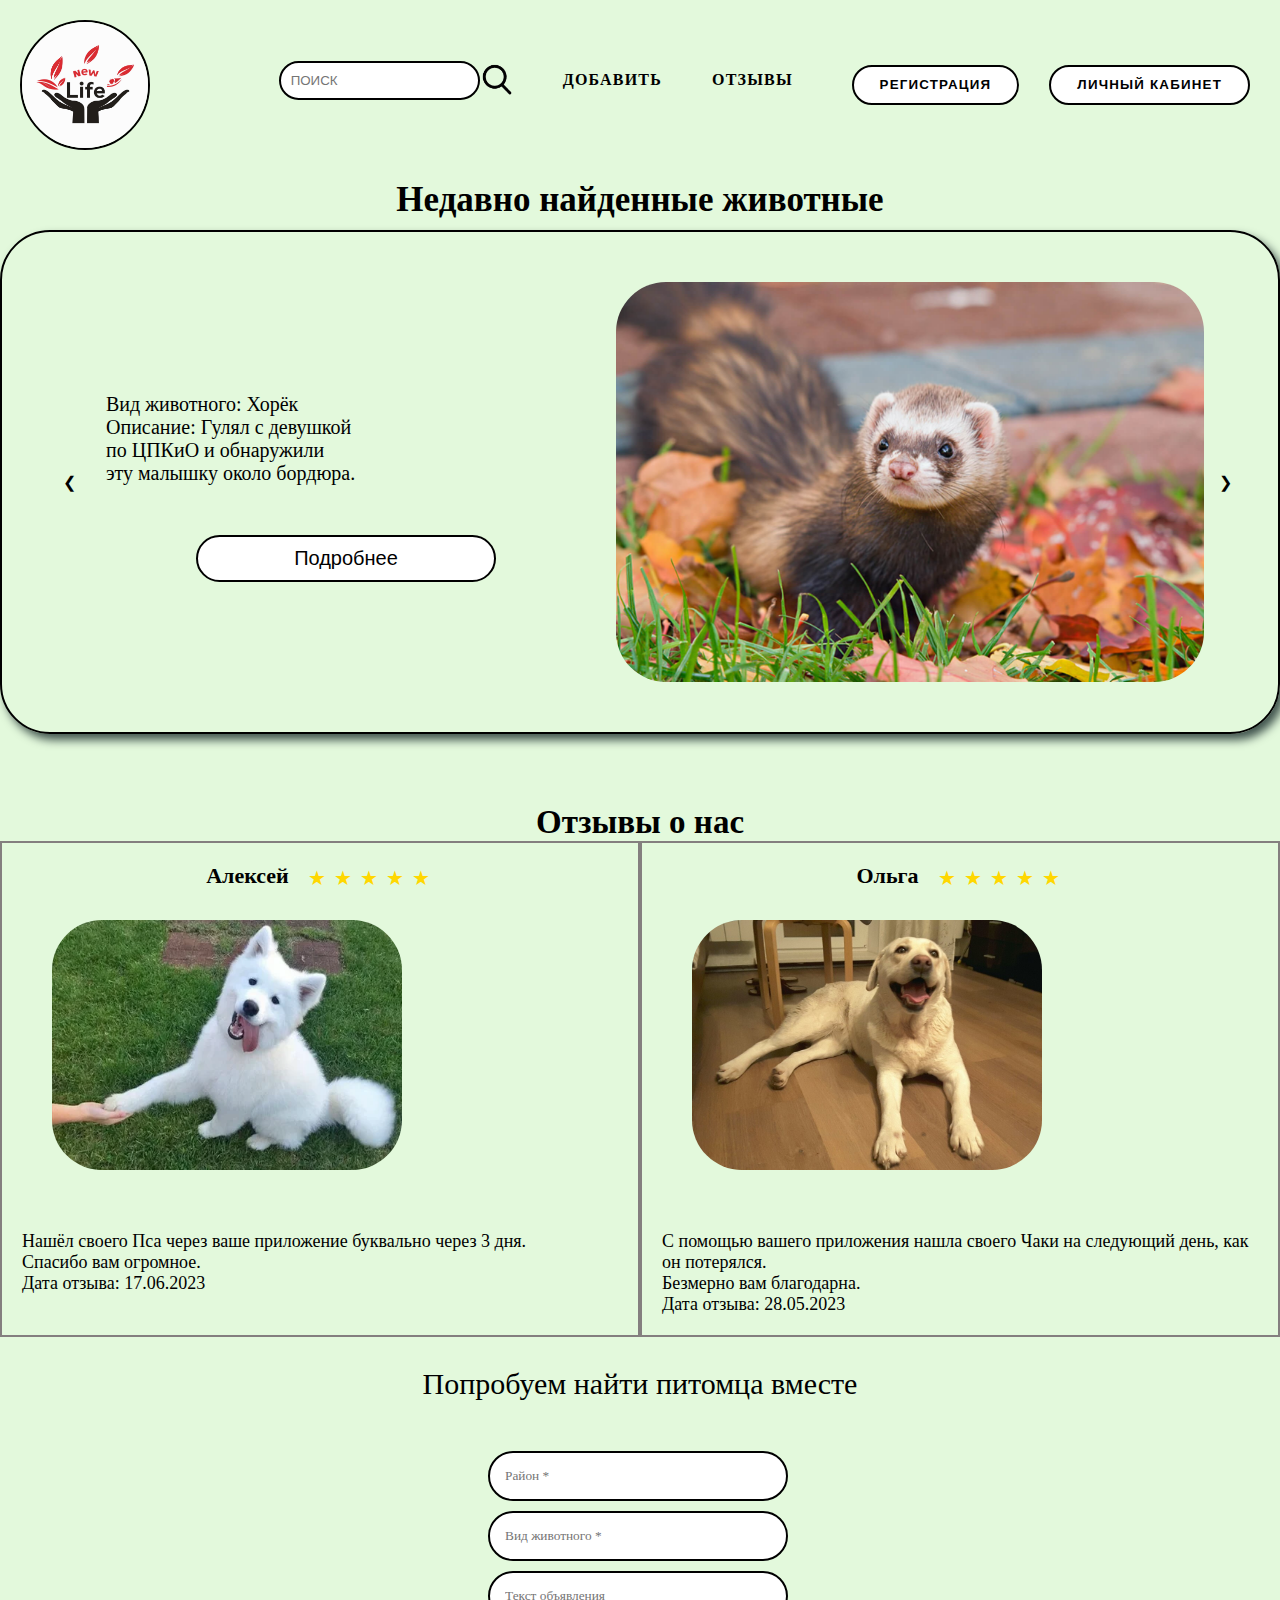
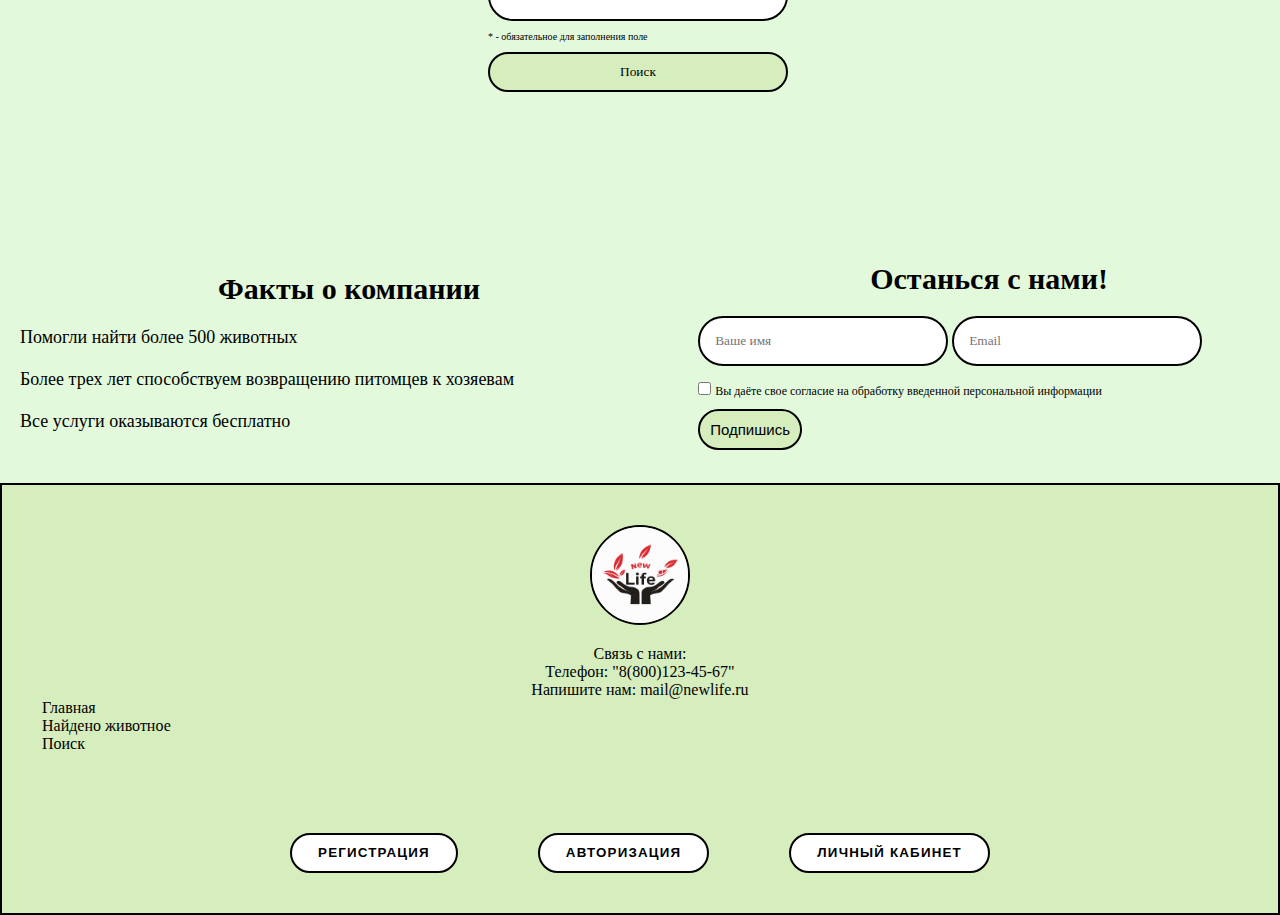
==== index.html @ 2622fa1d "maksimova63307@mail.ru" ====
<!DOCTYPE html>
<html lang="en">

<head>
    <link rel="stylesheet" href="style/style.css">
    <meta charset="UTF-8">
    <meta name="viewport" content="width=device-width, initial-scale=1.0">
    <title>Поиск пропавших животных</title>
</head>

<body>

    <!-- Шапка -->
    <header class="header">
        <img class="logo-img" src="images/svg/logo.svg" alt="logo" width="130" height="130" loading="lazy">
        <nav class="header-menu" id="nav">

            <ul class="menu-list">
                <form id="search-form" class="navigation-search" method="get" autocomplete="on">
                    <label class="search">
                        <input type="text" class="pet-search" name="search" placeholder="Поиск" maxlength="500">
                        <button class="search-btn"></button>
                    </label>
                </form>

                <li class="menu-item">
                    <a href="" class="menu-link">Добавить</a>
                </li>
                <li class="menu-item">
                    <a href="" class="menu-link">Отзывы</a>
                </li>
            </ul>

        </nav>
        <div class="header-actions">

            <a href="register.html"><input type="button" value="Регистрация" class="registration"></a>
            <a href="login.html"><input type="button" value="Личный кабинет" class="registration"></a>

        </div>
    </header>


    <!-- Основная часть -->
    <div class="heading">
        <h1 class="h">Недавно найденные животные</h1>
    </div>

    <div class="slider">
        <div class="item">
            <a class="previous" onclick="previousSlide()">&#10094; </a>
            <div class="item_col">
                <span class="text">
                    Вид животного: Хорёк
                    Описание: Гулял с девушкой по ЦПКиО
                    и обнаружили эту малышку около бордюра.
                </span>


                <button class="btn">Подробнее</button>
            </div>
            <img src="images/jpg - png/abandoned_ferret.jpg" alt="">
            <a class="next" onclick="nextSlide()">&#10095;</a>
        </div>

        <div class="item">
            <a class="previous" onclick="previousSlide()">&#10094;</a>
            <div class="item_col">
                <span class="text">
                    Вид животного: Кот
                    Описание: Шла сегодня после работы
                    и обнаружила этого красавца.
                </span>

                <button class="btn">Подробнее</button>
            </div>
            <img src="images/jpg - png/cat_in_winter.jpg" alt="">
            <a class="next" onclick="nextSlide()">&#10095;</a>
        </div>

        <div class="item">
            <a class="previous" onclick="previousSlide()">&#10094;</a>
            <div class="item_col">
                <span class="text">
                    Вид животного: Собака
                    Описание: Пока шёл на свидание,
                    заметил эту собаку в районе Мервино.
                </span>

                <button class="btn">Подробнее</button>
            </div>
            <img src="images/jpg - png/one happy dog on lawn.jpg" alt="">
            <a class="next" onclick="nextSlide()">&#10095;</a>
        </div>

        <div class="item">
            <a class="previous" onclick="previousSlide()">&#10094;</a>
            <div class="item_col">
                <span class="text">
                    Вид животного: Морская свинка
                    Описание: Во время прогулки с друзьями
                    заметили её около забора, жевавшую траву.
                </span>

                <button class="btn">Подробнее</button>
            </div>
            <img src="images/jpg - png/guinea_pig.jpeg" alt="">
            <a class="next" onclick="nextSlide()">&#10095;</a>
        </div>


        <div class="item">
            <a class="previous" onclick="previousSlide()">&#10094;</a>
            <div class="item_col">
                <span class="text">
                    Вид животного: Кот
                    Описание: Лазили с друзьями по деревьям
                    и согнали этого четвероногова с одного и зних.
                </span>

                <button class="btn">Подробнее</button>
            </div>
            <img src="images/jpg - png/sad_cat_on_bench.jpg" alt="">
            <a class="next" onclick="nextSlide()">&#10095;</a>
        </div>

        <div class="item">
            <a class="previous" onclick="previousSlide()">&#10094;</a>
            <div class="item_col">
                <span class="text">
                    Вид животного: Кошка
                    Описание: Замечаю эту кошку уже третий день подряд на этом месте.
                    Возможно любила сидеть
                    здесь вместе с хозяином.
                </span>

                <button class="btn">Подробнее</button>
            </div>
            <img src="images/jpg - png/one_abandoned_cat_near_tree.jpg" alt="">
            <a class="next" onclick="nextSlide()">&#10095;</a>
        </div>
    </div>

    <!-- Отзывы -->
    <div class="heading2">
        <h2 class="heading-h2">Отзывы о нас</h2>
    </div>

    <div class="reviews-container">
        <div class="reviews">
            <div class="author-text">
                <p class="author"> Алексей</p>
                <span class="star">★</span>
                <span class="star">★</span>
                <span class="star">★</span>
                <span class="star">★</span>
                <span class="star">★</span>
            </div>
            <img src="images/jpg - png/white-dog.webp" class="img_white-dog" alt="#" width="350" height="250"
                loading="lazy">

            <span class="review">
                Нашёл своего Пса через ваше приложение буквально через 3 дня.
                Спасибо вам огромное.
                Дата отзыва: 17.06.2023
            </span>
        </div>

        <div class="reviews">
            <div class="author-text">
                <p class="author"> Ольга</p>
                <span class="star">★</span>
                <span class="star">★</span>
                <span class="star">★</span>
                <span class="star">★</span>
                <span class="star">★</span>
            </div>
            <img src="images/jpg - png/dog.jpg" class="img_dog" alt="#" width="350" height="250" loading="lazy">

            <span class="review">
                С помощью вашего приложения нашла своего Чаки на следующий день, как он потерялся.
                Безмерно вам благодарна.
                Дата отзыва: 28.05.2023
            </span>
        </div>
    </div>

    <div class="line1">
        <div class="heading-search">
            <span class="heading-search-pet">Попробуем найти питомца вместе</span>
        </div>

        <div class="search-pet">
            <form action="" class="search-pet-form">
                <label for="" class="">
                    <input class="pet" placeholder="Район *" type="text" autocomplete="on" required />
                    <input class="pet" placeholder="Вид животного *" type="text" autocomplete="on" required />
                    <input class="pet" placeholder="Текст объявления" type="text" autocomplete="on">
                </label>
                <span class="required-field">* - обязательное для заполнения поле</span>
                <button class="search-btn2" type="submit" title="search">Поиск</button>

            </form>
        </div>
    </div>


    <div class="line2">
        <div class="facts">
            <h3 class="about-h3">Факты о компании</h3>
            <ul class="facts-list">
                <li class="facts-items">Помогли найти более 500 животных</li>
                <li class="facts-items">Более трех лет способствуем возвращению питомцев к хозяевам</li>
                <li class="facts-items">Все услуги оказываются бесплатно
                </li>
            </ul>
        </div>

        <div class="subscribe">

            <div class="sub-h4">
                <h4 class="sub">Останься с нами!</h4>
            </div>
            <form class="subscribe-form">
                <label class="email">
                    <input class="subscribe-input" id="name-email" type="text" placeholder="Ваше имя"
                        autocomplete="on" required />
                    <input class="subscribe-input" id="subscribe-email" type="email" placeholder="Email"
                        autocomplete="on" required />  
                </label>

                <div class="assent-container">
                    <input type="checkbox" class="checkbox-email" required />
                    <span class="assent">Вы даёте свое
                        <a href="Модуль А.docx" class="assent-a">
                            cогласие на обработку
                            введенной персональной информации
                        </a></span>
                   </div>

                <button class="subscribe-btn" type="submit" title="Subscribe">Подпишись</button>
            </form>
        </div>
    </div>



    <!--Подвал-->
    <footer>
        <div class="footer-conteiner">
            <div class="footer-connection">
                <img class="logo-img" src="images/svg/logo.svg" alt="logo" width="100" height="100" loading="lazy">
                
                <span class="connection"> Связь с нами:</span>
                <div class="tel">
                    <a href="tel: +78001234567">Телефон: "8(800)123-45-67"</a>
                </div>

                <div class="mail">
                    <a href="mailto: mail@newlife.ru">Напишите нам: mail@newlife.ru</a>

                </div>
            </div>

            <div class="footer-navigation">
                <ul>
                    <li><a href="index.html">Главная</a></li>
                    <li><a href="">Найдено животное</a></li>
                    <li><a href="">Поиск</a></li>
                </ul>
            </div>
            <div class="actions-footer">
                <a href="register.html"><input type="button" value="Регистрация" class="registration-footer"></a>
                <a href=""><input type="button" value="Авторизация" class="registration-footer"></a>
                <a href="login.html"><input type="button" value="Личный кабинет" class="registration-footer"></a>
            </div>

        </div>
    </footer>


    <script>
        let slideIndex = 1;
        /* Вызываем функцию, которая реализована ниже: */
        showSlides(slideIndex);

        /* Увеличиваем индекс на 1 — показываем следующий слайд: */
        function nextSlide() {
            showSlides(slideIndex += 1);
        }

        /* Уменьшаем индекс на 1 — показываем предыдущий слайд: */
        function previousSlide() {
            showSlides(slideIndex -= 1);
        }

        /* Устанавливаем текущий слайд: */
        function currentSlide(n) {
            showSlides(slideIndex = n);
        }

        /* Функция перелистывания: */
        function showSlides(n) {
            /* Обращаемся к элементам с названием класса "item", то есть к картинкам: */
            let slides = document.getElementsByClassName("item");

            /* Проверяем количество слайдов: */
            if (n > slides.length) {
                slideIndex = 1
            }
            if (n < 1) {
                slideIndex = slides.length
            }

            /* Проходим по каждому слайду в цикле for: */
            for (let slide of slides) {
                slide.style.display = "none";
            }
            /* Делаем элемент блочным: */
            slides[slideIndex - 1].style.display = "flex";
        }


    </script>
</body>

</html>
---- style/style.css ----
@font-face {
    font-family: 'Montserrat';
    src: url(fonts/Montserrat/Montserrat-MediumItalic.ttf) format 'ttf';
    font-weight: 300;
    font-style: normal;
    font-display: swap;
}

html {
    /**
      Пригодится в большинстве ситуаций
      (когда, например, нужно будет "прижать" футер к низу сайта)
     */
    height: 100%;
    /**
      Плавный скролл
     */
    scroll-behavior: smooth;
}


*,
*::before,
*::after {
    box-sizing: border-box;
}

* {
    margin: 0;
    padding: 0;
    border: none;
    list-style: none;
    font-family: 'Montserrat';
}



/*переменные для изменения документа*/
:root {
    --color-text: #000000;
    --color-a-hover: #8fc05f;
    --color-border: #000000;
    --background-color: #e3f9dc;
    --color-btn: #ffffff;
    --color-h: #ffffff;
    --color-footer: #d6edbe;

    --border-radius: 50%;
    --border-radius-registr: 50px;
    --border: 2px solid var(--color-border);

    --font-family-base: 'Montserrat', sans-serif;
    --font-family-accent: sans-serif;

    --input-height: 54px;

    /* --container-width: 1300px; */
    --container-padding-x: 15px;

    --transition-duration: 0.2s;
}

body {
    font-family: var(--font-family-base);
    color: var(--color);
    background-color: var(--background-color);
    /**
      Пригодится в большинстве ситуаций
      (когда, например, нужно будет "прижать" футер к низу сайта)
     */
    min-height: 100%;

}

a {
    text-decoration: none;
}

/* шапка */
.logo-img {
    border-radius: var(--border-radius);
    border: var(--border);
    margin: 20px;
    flex-shrink: 0;
    /*без искажения пропорций*/
}

a {
    color: var(--color-text);
}

a:hover {
    color: var(--color-a-hover);
}

a,
button,
input,
textarea svg * {
    transition-duration: var(--transition-duration);
}

.header-actions {
    display: inline-flex;
    align-items: center;
}


.registration {
    display: inline-flex;
    align-items: center;
    height: 40px;
    padding-inline: 26px;
    font-weight: 700;
    line-height: 2;
    letter-spacing: 1.2px;
    text-transform: uppercase;
    background: var(--color-btn);
    border-radius: var(--border-radius-registr);
    border: var(--border);
    font-family: var(--font-family-base);
    margin-right: 30px;
}

.registration:hover {
    background-color: var(--color-a-hover);
}


.header {
    display: flex;
    justify-content: space-between;
    align-items: center;
    column-gap: 10px;
}

.pet-search {
    padding: 10px;
    margin-bottom: 10px;
    border: var(--border);
    border-radius: var(--border-radius-registr);
    font-family: var(--font-family-base);
    text-transform: uppercase;
    
}

.search {
    display: flex;
    justify-content: center;
}

.search-btn {
    width: 33px;
    height: 35px;
    background-image: url('/icons/loupe2.png');
    background-color: transparent;
    background-size: cover;
    cursor: pointer;
}

.menu-list {
    display: flex;
    column-gap: 50px;
    margin-left: 50px;
}

.menu-link {
    text-decoration: none;
    text-transform: uppercase;
    font-weight: 700;
    font-size: 16px;
    letter-spacing: 1.2px;
}

.menu-item {
    margin-top: 10px;
}

.h {
    font-size: 35px;
    display: flex;
    justify-content: center;
    margin-inline: 20px;
    margin: 10px;
}


/* слайдер */
.slider {
    padding: 50px;
    transition: 0.5s;
    border: var(--border);
    border-radius: var(--border-radius-registr);
    box-shadow: 5px 6px 10px #41544e;
}

.item {
    display: flex;
    justify-content: center;
}

.item_col {
    width: 100%;
    display: flex;
    flex-direction: column;
    justify-content: center;
    margin: 20px;
}

.text {
    width: 50%;
    font-size: 20px;
    display: flex;
    justify-content: center;
    white-space: wrap;
    margin: 10px;
}

.btn {
    font-size: 20px;
    padding: 10px;
    margin-inline: 100px;
    margin-top: 40px;
    background-color: var(--color-btn);
    color: var(--color-text);
    border-radius: var(--border-radius-registr);
    border: var(--border);
    transition: 0.5s;
    font-family: var(--font-family-base);
    width: 300px;
}

.btn:hover {
    background-color: var(--color-a-hover);
    transition: 0.5s;
}

.slider .item img {
    object-fit: cover;
    width: 50%;
    height: 400px;
    border-radius: var(--border-radius-registr);
}

.previous,
.next {
    align-self: center;
    margin-left: 15px;
    cursor: pointer;
    transition: 0.5s;
}

.previous:hover,
.next:hover {
    background-color: var(--color-a-hover);
    padding: 10px;
    border-radius: 25px;
}

.slider .item {
    animation-name: fade;
    animation-duration: 1.5s;
}


@keyframes fade {

    /* Устанавливаем и изменяем степень прозрачности: */
    from {
        opacity: 0.2
    }

    to {
        opacity: 1
    }
}

/* Отзывы */
.heading2 {
    width: 100%;
    display: flex;
    justify-content: center;
    margin-top: 70px;
    font-size: 22px;
}


.reviews-container {
    width: 100%;
    display: flex;
    flex-direction: row;
}

.star {
    font-size: 20px;
    color: gold;
    margin-inline: 4px;
    margin-top: 3px;
}

.reviews {
    width: 100%;
    display: flex;
    flex-wrap: wrap;
    flex-direction: column;
    padding: 20px;
    border: 2px solid #847f7f;
}

.author-text {
    display: flex;
    flex-wrap: wrap;
    justify-content: center;
}

.review {
    display: flex;
    white-space: pre-line;
    /*текст автоматически переносится на следующую строку, 
    если он не помещается в область */
    margin-top: 10px;
    font-size: 18px;
}

.author {
    font-size: 22px;
    font-weight: bold;
    margin-right: 15px;
}


.img_white-dog,
.img_dog {
    margin: 30px 30px;
    border-radius: var(--border-radius-registr);
}

/* Поле поиска питомца */
.line1 {
    display: flex;
    width: 100%;
    justify-content: center;
    align-items: center;
    flex-direction: column;
    align-content: center;
    height: 100%;
}

.heading-search {
    width: 100%;
    margin-top: 30px;
    display: flex;
    justify-content: center;
}

.heading-search-pet {
    font-size: 30px;
}

.search-pet {
    display: flex;
    flex-direction: column;
    align-items: center;
    justify-content: center;
    width: 100%;
    margin: 50px;

}

.search-pet-form {
    display: flex;
    flex-direction: column;
    width: 30%;
    margin-left: 80px;

}

.pet {
    margin-bottom: 10px;
    padding: 15px;
    border: var(--border);
    border-radius: var(--border-radius-registr);
    width: 300px;
}

.required-field{
    font-size: 10px;
    
}

.search-btn2 {
    border-radius: var(--border-radius-registr);
    margin-top: 10px;
    margin-bottom: 100px;
    padding: 10px;
    background-color: var(--color-footer);
    border: var(--border);
    cursor: pointer;
    width: 300px;
}

.search-btn2:hover{
    background-color: var(--color-a-hover);
}

/* Факты о компании */

.about-h3 {
    text-align: center;
    font-size: 30px;
    margin-top: 30px;
}

.line2 {
    display: flex;
    flex-direction: row;
    width: 100%;
}

.facts {
    width: 60%;
    display: flex;
    flex-direction: column;
    white-space: pre-line;
    line-height: normal;
    font-size: 18px;

}

.facts-list {
    margin-left: 20px;
}

.subscribe {
    display: flex;
    flex-direction: column;
    width: 50%;
}

.sub-h4{
    display: flex;
    justify-content: center;
    text-align: center;
}

.sub {
    text-align: center;
    margin: 20px;
    font-size: 30px;
}

.subscribe-input {
    width: 250px;
    padding: 15px;
    margin-bottom: 15px;
    background-color: var(--color-btn);
    border: var(--border);
    border-radius: var(--border-radius-registr);
}

.assent {
    font-size: 12px;
    margin-right: 30px;
}

.subscribe-btn {
    padding: 10px;
    font-size: 15px;
    background-color: var(--color-footer);
    border: var(--border);
    border-radius: var(--border-radius-registr);
    font-family: var(--font-family-base);
    cursor: pointer;
    margin-top: 10px;
}

.subscribe-btn:hover {
    background-color: var(--color-a-hover)
}

.footer-conteiner {
    display: flex;
    flex-direction: column;
    align-items: column;
}

.footer-connection {
    display: flex;
    flex-direction: column;
    justify-content: flex-start;
    align-items: center;
    margin-top: 20px;
}

.footer-navigation {
    display: flex;
    flex-direction: column;
    padding-inline: 40px;
    margin-bottom: 40px;
}

.actions-footer {
    width: 100%;
    display: flex;
    align-items: center;
    align-content: center;
    flex-direction: row;
    justify-content: center;
}


.registration-footer {
    display: inline-flex;
    align-items: center;
    height: 40px;
    padding-inline: 26px;
    font-weight: 700;
    line-height: 2;
    letter-spacing: 1.2px;
    text-transform: uppercase;
    background: var(--color-btn);
    border-radius: var(--border-radius-registr);
    border: var(--border);
    font-family: var(--font-family-base);
    margin-right: 30px;
    margin: 40px;
}

.registration-footer:hover {
    background-color: var(--color-a-hover);
}

footer {
    bottom: 0;
    background-color: var(--color-footer);
    margin-top: 30px;
    border: var(--border);
    height: 60%;
}

@media screen and (max-width: 768px) {

    .header {
        flex-wrap: wrap;
        row-gap: 10px;
        padding-top: 20px;
        margin-left: 15px;
    }

    .item {
        flex-direction: column;
    }

    .slider {
        margin: 0;
        padding: auto;
    }

    .slider .item img {
        width: 100%;
        height: 80%;
        padding: 10px;
    }

    .previous,
    .next {
        display: none;

    }

    .arrow_mobile {
        display: flex;
        justify-content: space-around;
    }

    .previous_mobile,
    .next_mobile {
        align-self: center;
        cursor: pointer;
        transition: 0.5s;
        color: white;
    }
}

@media (max-width: 1024px) {
    .header {
        flex-wrap: wrap;
        row-gap: 20px;
        padding-top: 40px;
        margin-left: 30px;
    }

    .logo-img {
        margin: 5px;
    }

    .menu-list {
        margin-left: 2px;
    }

    .menu-item {
        margin-inline: 10px;
    }
}
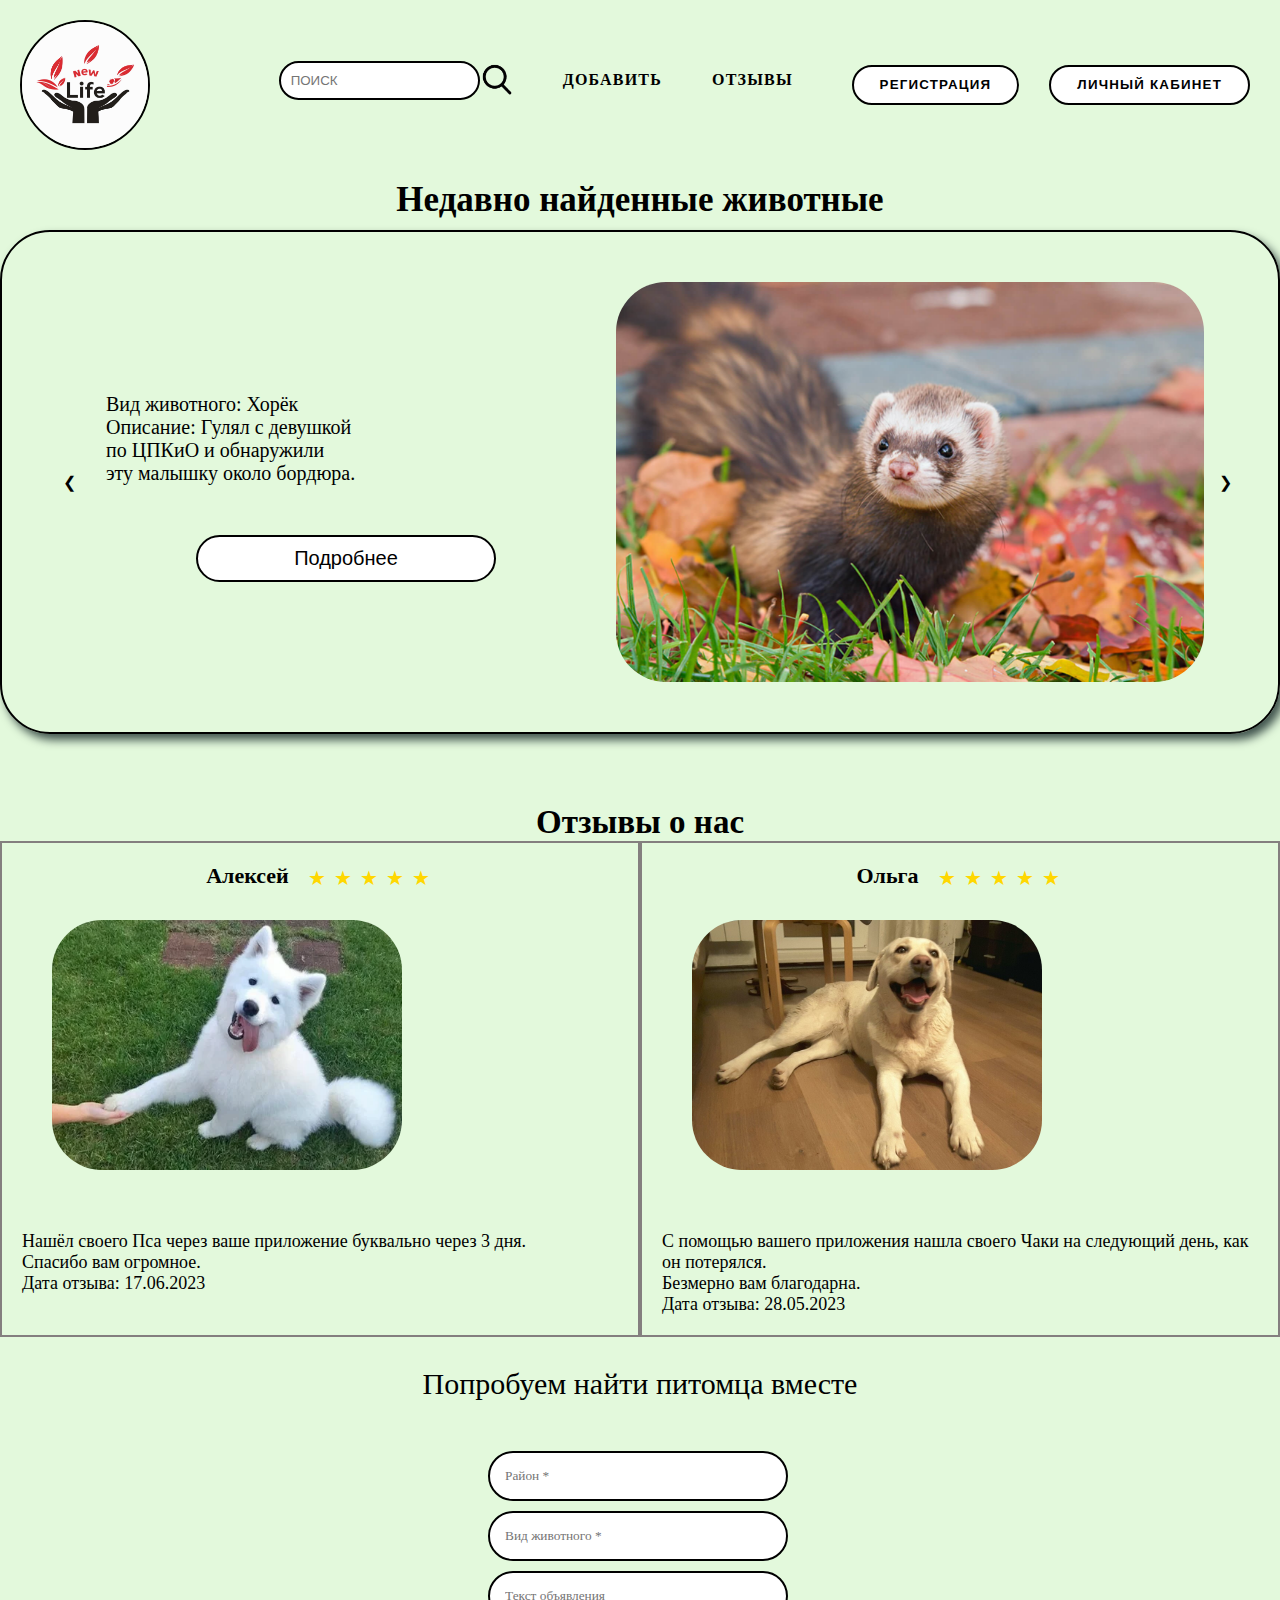
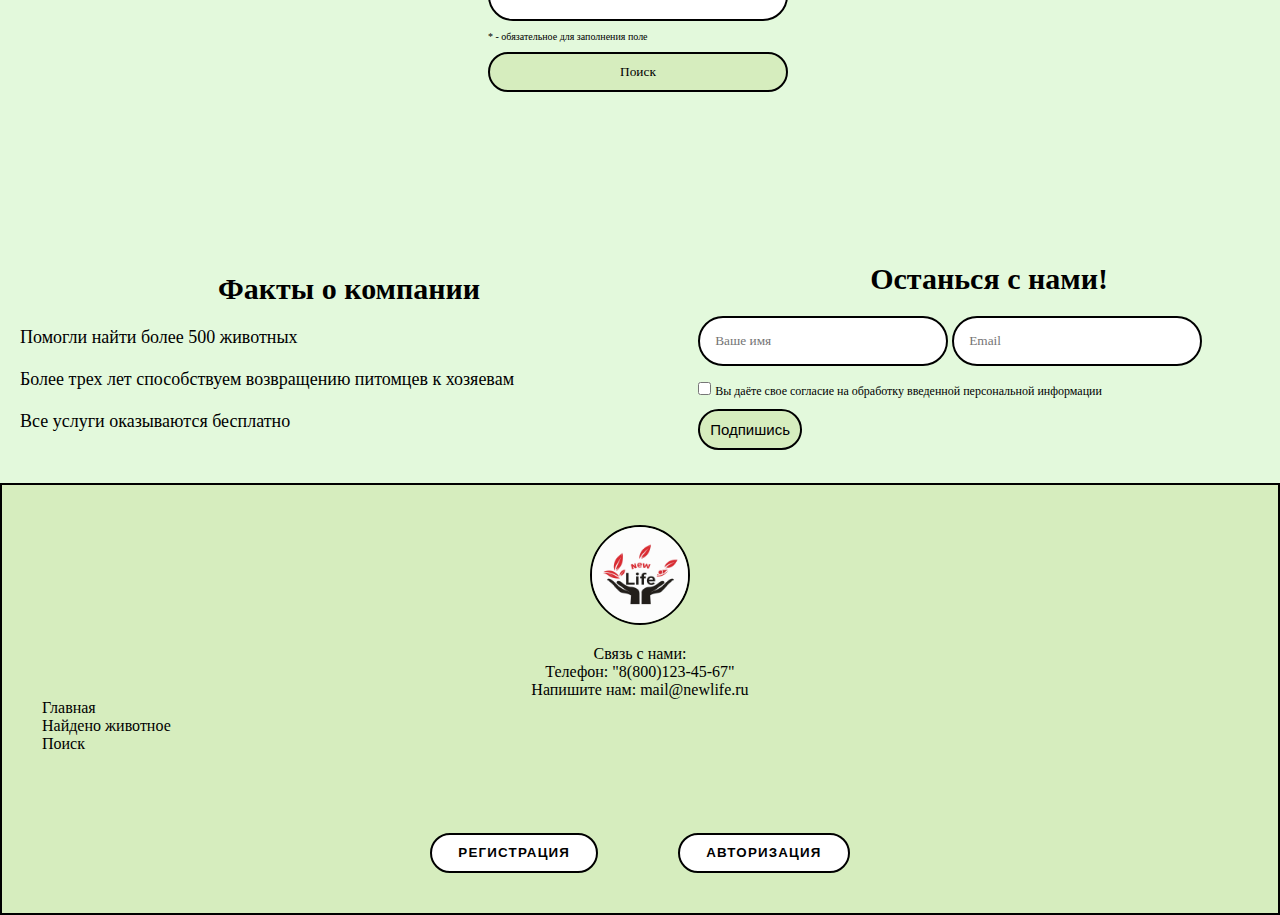
==== commit 69e10cbb: "commit massage" ====
--- a/index.html
+++ b/index.html
@@ -272,7 +272,6 @@
             <div class="actions-footer">
                 <a href="register.html"><input type="button" value="Регистрация" class="registration-footer"></a>
                 <a href=""><input type="button" value="Авторизация" class="registration-footer"></a>
-                <a href="login.html"><input type="button" value="Личный кабинет" class="registration-footer"></a>
             </div>
 
         </div>
--- a/style/style.css
+++ b/style/style.css
@@ -68,7 +68,7 @@
       Пригодится в большинстве ситуаций
       (когда, например, нужно будет "прижать" футер к низу сайта)
      */
-    min-height: 100%;
+    min-height: 100vh;
 
 }
 
